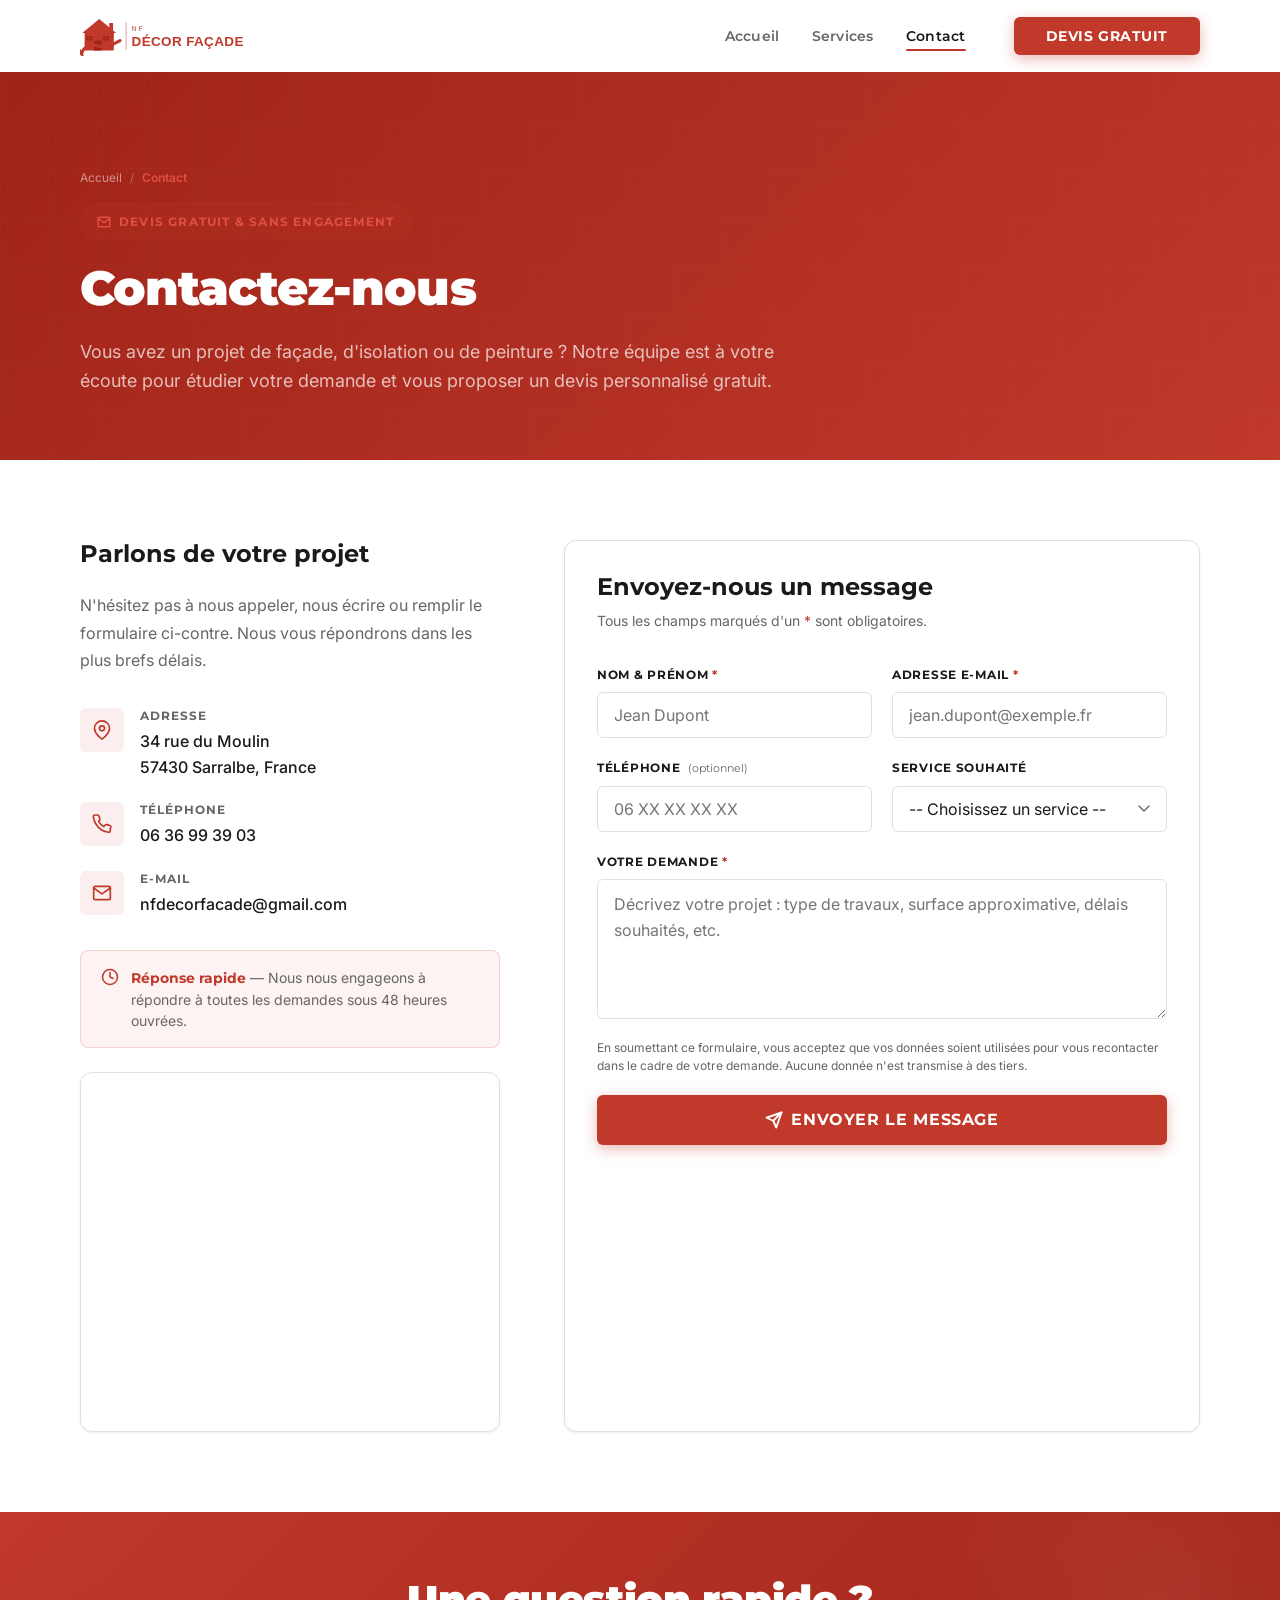
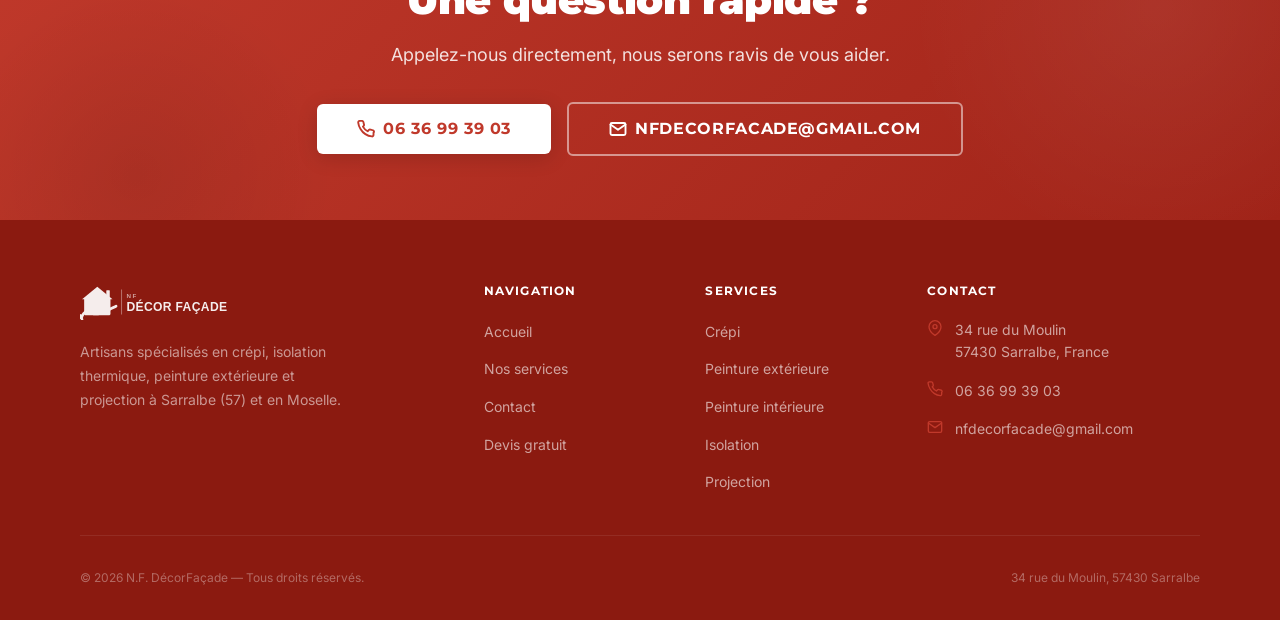
==== contact.html @ 02618e95 "build" ====
<!DOCTYPE html>
<html lang="fr">
<head>
  <meta charset="UTF-8" />
  <meta name="viewport" content="width=device-width, initial-scale=1.0" />

  <!-- ═══ SEO — Title & Meta ═══ -->
  <title>Contactez-nous — Devis Gratuit Crépi &amp; Façade | NF DécorFaçade Sarralbe</title>
  <meta name="description" content="Contactez NF DécorFaçade à Sarralbe (57) pour un devis gratuit. Crépi, isolation thermique, peinture façade en Moselle. Réponse rapide garantie." />
  <meta name="keywords" content="contact NF DécorFaçade, devis crépi Sarralbe, devis isolation Moselle, artisan façade 57, peinture extérieure contact" />
  <meta name="author" content="NF DécorFaçade" />
  <meta name="robots" content="index, follow" />
  <link rel="canonical" href="https://www.nfdecorfacade.fr/contact.html" />

  <!-- ═══ Open Graph ═══ -->
  <meta property="og:type"        content="website" />
  <meta property="og:url"         content="https://www.nfdecorfacade.fr/contact.html" />
  <meta property="og:title"       content="Contactez-nous — Devis Gratuit | NF DécorFaçade Sarralbe" />
  <meta property="og:description" content="Contactez NF DécorFaçade pour votre projet de crépi, isolation ou peinture à Sarralbe (57). Devis gratuit et sans engagement." />
  <meta property="og:locale"      content="fr_FR" />
  <meta property="og:site_name"   content="NF DécorFaçade" />

  <!-- ═══ Twitter Card ═══ -->
  <meta name="twitter:card"        content="summary_large_image" />
  <meta name="twitter:title"       content="Contact &amp; Devis Gratuit | NF DécorFaçade" />
  <meta name="twitter:description" content="Demandez votre devis gratuit pour crépi, isolation ou peinture à Sarralbe (57)." />

  <!-- ═══ Sitemap reference ═══ -->
  <link rel="sitemap" type="application/xml" href="/sitemap.xml" />

  <!-- ═══ Fonts ═══ -->
  <link rel="preconnect" href="https://fonts.googleapis.com" />
  <link rel="preconnect" href="https://fonts.gstatic.com" crossorigin />
  <link href="https://fonts.googleapis.com/css2?family=Montserrat:wght@400;600;700;800;900&family=Inter:wght@400;500;600&display=swap" rel="stylesheet" />

  <!-- ═══ Stylesheet ═══ -->
  <link rel="stylesheet" href="css/style.css" />

  <!-- ═══ Schema.org — ContactPage ═══ -->
  <script type="application/ld+json">
  {
    "@context": "https://schema.org",
    "@type": "ContactPage",
    "name": "Contact NF DécorFaçade",
    "url": "https://www.nfdecorfacade.fr/contact.html",
    "description": "Page de contact de N.F. DécorFaçade — demande de devis gratuit pour crépi, isolation et peinture à Sarralbe (57).",
    "mainEntity": {
      "@type": "LocalBusiness",
      "name": "N.F. DécorFaçade",
      "telephone": "+33636993903",
      "email": "nfdecorfacade@gmail.com",
      "address": {
        "@type": "PostalAddress",
        "streetAddress": "34 rue du Moulin",
        "addressLocality": "Sarralbe",
        "postalCode": "57430",
        "addressCountry": "FR"
      }
    }
  }
  </script>
</head>

<body>
  <!-- Skip to main content (accessibility) -->
  <a class="skip-link" href="#main-content">Aller au contenu principal</a>

  <!-- ═══════════════════════════════════════════
       HEADER / NAVIGATION
  ═══════════════════════════════════════════ -->
  <header class="site-header" role="banner">
    <div class="container">
      <nav class="nav" role="navigation" aria-label="Navigation principale">

        <!-- Logo -->
        <a href="index.html" class="nav__logo" aria-label="NF DécorFaçade — Accueil">
          <img src="img/logo/logo-nav.svg" alt="NF Décor Façade" class="nav__logo-img" width="200" height="40" />
        </a>

        <!-- Desktop Links -->
        <ul class="nav__links" role="list">
          <li><a href="index.html"    class="nav__link">Accueil</a></li>
          <li><a href="services.html" class="nav__link">Services</a></li>
          <li><a href="contact.html"  class="nav__link" aria-current="page">Contact</a></li>
          <li>
            <a href="contact.html" class="btn btn--primary nav__cta" aria-label="Demander un devis gratuit">
              Devis gratuit
            </a>
          </li>
        </ul>

        <!-- Hamburger (mobile) -->
        <button
          class="nav__hamburger"
          aria-label="Ouvrir le menu de navigation"
          aria-expanded="false"
          aria-controls="mobile-menu"
        >
          <span class="nav__hamburger-line" aria-hidden="true"></span>
          <span class="nav__hamburger-line" aria-hidden="true"></span>
          <span class="nav__hamburger-line" aria-hidden="true"></span>
        </button>
      </nav>
    </div>

    <!-- Mobile Menu -->
    <nav
      id="mobile-menu"
      class="nav__mobile"
      role="navigation"
      aria-label="Navigation mobile"
      aria-hidden="true"
    >
      <a href="index.html"    class="nav__mobile-link">Accueil</a>
      <a href="services.html" class="nav__mobile-link">Services</a>
      <a href="contact.html"  class="nav__mobile-link" aria-current="page">Contact</a>
      <a href="contact.html"  class="btn btn--primary">Devis gratuit</a>
    </nav>
  </header>

  <!-- ═══════════════════════════════════════════
       MAIN CONTENT
  ═══════════════════════════════════════════ -->
  <main id="main-content">

    <!-- ───────────────────────────────────────
         PAGE HERO
    ─────────────────────────────────────────── -->
    <section class="page-hero" aria-labelledby="contact-hero-title">
      <div class="container">
        <div class="page-hero__content">

          <!-- Breadcrumb -->
          <nav class="breadcrumb" aria-label="Fil d'Ariane">
            <span class="breadcrumb__item">
              <a href="index.html">Accueil</a>
            </span>
            <span class="breadcrumb__sep" aria-hidden="true">/</span>
            <span class="breadcrumb__current" aria-current="page">Contact</span>
          </nav>

          <div class="page-hero__eyebrow" aria-hidden="true">
            <!-- Mail icon -->
            <svg xmlns="http://www.w3.org/2000/svg" width="14" height="14" viewBox="0 0 24 24" fill="none" stroke="currentColor" stroke-width="2.5" stroke-linecap="round" stroke-linejoin="round" aria-hidden="true"><path d="M4 4h16c1.1 0 2 .9 2 2v12c0 1.1-.9 2-2 2H4c-1.1 0-2-.9-2-2V6c0-1.1.9-2 2-2z"/><polyline points="22,6 12,13 2,6"/></svg>
            Devis gratuit &amp; sans engagement
          </div>

          <h1 class="page-hero__title" id="contact-hero-title">
            Contactez-nous
          </h1>

          <p class="page-hero__subtitle">
            Vous avez un projet de façade, d'isolation ou de peinture ?
            Notre équipe est à votre écoute pour étudier votre demande et
            vous proposer un devis personnalisé gratuit.
          </p>

        </div>
      </div>
    </section>

    <!-- ───────────────────────────────────────
         CONTACT SECTION (two-column layout)
    ─────────────────────────────────────────── -->
    <section class="contact-section" aria-labelledby="contact-section-title">
      <div class="container">

        <!-- Visually hidden section title for screen readers -->
        <h2 id="contact-section-title" style="position:absolute; width:1px; height:1px; overflow:hidden; clip:rect(0,0,0,0);">
          Informations de contact et formulaire
        </h2>

        <div class="contact-grid">

          <!-- ─── Left column: Info + Map ─── -->
          <div class="fade-in--left">

            <div class="contact-info">
              <h2 class="contact-info__title">Parlons de votre projet</h2>
              <p class="contact-info__text">
                N'hésitez pas à nous appeler, nous écrire ou remplir le
                formulaire ci-contre. Nous vous répondrons dans les plus
                brefs délais.
              </p>

              <address class="contact-details" style="font-style:normal;">

                <!-- Address -->
                <div class="contact-detail">
                  <div class="contact-detail__icon" aria-hidden="true">
                    <svg xmlns="http://www.w3.org/2000/svg" width="20" height="20" viewBox="0 0 24 24" fill="none" stroke="currentColor" stroke-width="2" stroke-linecap="round" stroke-linejoin="round"><path d="M21 10c0 7-9 13-9 13s-9-6-9-13a9 9 0 0 1 18 0z"/><circle cx="12" cy="10" r="3"/></svg>
                  </div>
                  <div>
                    <div class="contact-detail__label">Adresse</div>
                    <div class="contact-detail__value">
                      34 rue du Moulin<br />
                      57430 Sarralbe, France
                    </div>
                  </div>
                </div>

                <!-- Phone -->
                <div class="contact-detail">
                  <div class="contact-detail__icon" aria-hidden="true">
                    <svg xmlns="http://www.w3.org/2000/svg" width="20" height="20" viewBox="0 0 24 24" fill="none" stroke="currentColor" stroke-width="2" stroke-linecap="round" stroke-linejoin="round"><path d="M22 16.92v3a2 2 0 0 1-2.18 2 19.79 19.79 0 0 1-8.63-3.07A19.5 19.5 0 0 1 4.69 12 19.79 19.79 0 0 1 1.61 3.39 2 2 0 0 1 3.6 1.21h3a2 2 0 0 1 2 1.72 12.84 12.84 0 0 0 .7 2.81 2 2 0 0 1-.45 2.11L7.91 8.77a16 16 0 0 0 6.29 6.29l1.65-1.84a2 2 0 0 1 2.11-.45 12.84 12.84 0 0 0 2.81.7A2 2 0 0 1 22 16.92z"/></svg>
                  </div>
                  <div>
                    <div class="contact-detail__label">Téléphone</div>
                    <div class="contact-detail__value">
                      <a href="tel:+33636993903">06 36 99 39 03</a>
                    </div>
                  </div>
                </div>

                <!-- Email -->
                <div class="contact-detail">
                  <div class="contact-detail__icon" aria-hidden="true">
                    <svg xmlns="http://www.w3.org/2000/svg" width="20" height="20" viewBox="0 0 24 24" fill="none" stroke="currentColor" stroke-width="2" stroke-linecap="round" stroke-linejoin="round"><path d="M4 4h16c1.1 0 2 .9 2 2v12c0 1.1-.9 2-2 2H4c-1.1 0-2-.9-2-2V6c0-1.1.9-2 2-2z"/><polyline points="22,6 12,13 2,6"/></svg>
                  </div>
                  <div>
                    <div class="contact-detail__label">E-mail</div>
                    <div class="contact-detail__value">
                      <a href="mailto:nfdecorfacade@gmail.com">nfdecorfacade@gmail.com</a>
                    </div>
                  </div>
                </div>

              </address>

              <!-- Inline note about response time -->
              <div style="
                display: flex;
                align-items: flex-start;
                gap: 0.75rem;
                background-color: rgba(192,57,43,0.06);
                border: 1px solid rgba(192,57,43,0.18);
                border-radius: 8px;
                padding: 1rem 1.25rem;
                margin-bottom: 1.5rem;
              ">
                <svg xmlns="http://www.w3.org/2000/svg" width="18" height="18" viewBox="0 0 24 24" fill="none" stroke="#C0392B" stroke-width="2" stroke-linecap="round" stroke-linejoin="round" aria-hidden="true" style="flex-shrink:0; margin-top:1px;"><circle cx="12" cy="12" r="10"/><polyline points="12 6 12 12 16 14"/></svg>
                <p style="font-size: 0.875rem; color: var(--color-text-muted); margin: 0; line-height: 1.5;">
                  <strong style="color: var(--color-accent); font-family: var(--font-heading);">Réponse rapide</strong>
                  — Nous nous engageons à répondre à toutes les demandes sous
                  48 heures ouvrées.
                </p>
              </div>

            </div>

            <!-- Google Maps Embed -->
            <div class="contact-map">
              <iframe
                src="https://www.google.com/maps/embed?pb=!1m18!1m12!1m3!1d2607.4578890123456!2d7.0134999!3d49.0042!2m3!1f0!2f0!3f0!3m2!1i1024!2i768!4f13.1!3m3!1m2!1s0x4793b6b5b5b5b5b5%3A0x5b5b5b5b5b5b5b5b!2s34+Rue+du+Moulin%2C+57430+Sarralbe%2C+France!5e0!3m2!1sfr!2sfr!4v1693000000000!5m2!1sfr!2sfr"
                title="Localisation NF DécorFaçade — 34 rue du Moulin, 57430 Sarralbe"
                allowfullscreen=""
                loading="lazy"
                referrerpolicy="no-referrer-when-downgrade"
              ></iframe>
            </div>

          </div>

          <!-- ─── Right column: Contact Form ─── -->
          <div class="contact-form-wrapper fade-in--right">

            <h2 class="contact-form__title">Envoyez-nous un message</h2>
            <p class="contact-form__subtitle">
              Tous les champs marqués d'un <span style="color:var(--color-accent);">*</span> sont obligatoires.
            </p>

            <!-- ───── SUCCESS MESSAGE (hidden by default) ───── -->
            <div class="form-success js-form-success" role="alert" aria-live="polite">
              <div class="form-success__icon" aria-hidden="true">
                <svg xmlns="http://www.w3.org/2000/svg" width="32" height="32" viewBox="0 0 24 24" fill="none" stroke="currentColor" stroke-width="2" stroke-linecap="round" stroke-linejoin="round"><path d="M22 11.08V12a10 10 0 1 1-5.93-9.14"/><polyline points="22 4 12 14.01 9 11.01"/></svg>
              </div>
              <h3 class="form-success__title">Message envoyé !</h3>
              <p class="form-success__text">
                Merci ! Nous vous répondrons dans les plus brefs délais.
              </p>
              <a href="index.html" class="btn btn--primary" style="margin-top:1rem;">
                Retour à l'accueil
              </a>
            </div>

            <!-- ───── FORM ───── -->
            <div class="js-form-content">
              <form
                class="form js-contact-form"
                novalidate
                aria-label="Formulaire de contact NF DécorFaçade"
              >

                <!-- Row: Nom + Email -->
                <div class="form-row">

                  <!-- Nom Prénom -->
                  <div class="form-group">
                    <label class="form-label form-label--required" for="field-name">
                      Nom &amp; Prénom
                    </label>
                    <input
                      type="text"
                      id="field-name"
                      name="name"
                      class="form-control"
                      placeholder="Jean Dupont"
                      autocomplete="name"
                      required
                      aria-required="true"
                      aria-describedby="error-name"
                      data-validate="name"
                    />
                    <span id="error-name" class="form-error" role="alert" aria-live="polite">
                      <!-- filled by JS -->
                    </span>
                  </div>

                  <!-- Email -->
                  <div class="form-group">
                    <label class="form-label form-label--required" for="field-email">
                      Adresse e-mail
                    </label>
                    <input
                      type="email"
                      id="field-email"
                      name="email"
                      class="form-control"
                      placeholder="jean.dupont@exemple.fr"
                      autocomplete="email"
                      required
                      aria-required="true"
                      aria-describedby="error-email"
                      data-validate="email"
                    />
                    <span id="error-email" class="form-error" role="alert" aria-live="polite">
                      <!-- filled by JS -->
                    </span>
                  </div>

                </div>

                <!-- Row: Téléphone + Service -->
                <div class="form-row">

                  <!-- Téléphone (optional) -->
                  <div class="form-group">
                    <label class="form-label" for="field-phone">
                      Téléphone
                      <span style="font-size:0.7rem;color:var(--color-text-muted);font-weight:400;letter-spacing:0;text-transform:none;margin-left:0.25rem;">(optionnel)</span>
                    </label>
                    <input
                      type="tel"
                      id="field-phone"
                      name="phone"
                      class="form-control"
                      placeholder="06 XX XX XX XX"
                      autocomplete="tel"
                      aria-describedby="error-phone"
                      data-validate="phone"
                    />
                    <span id="error-phone" class="form-error" role="alert" aria-live="polite">
                      <!-- filled by JS -->
                    </span>
                  </div>

                  <!-- Service souhaité -->
                  <div class="form-group">
                    <label class="form-label" for="field-service">
                      Service souhaité
                    </label>
                    <select
                      id="field-service"
                      name="service"
                      class="form-control"
                      data-validate="service"
                    >
                      <option value="">-- Choisissez un service --</option>
                      <option value="crepi">Crépi</option>
                      <option value="peinture-ext">Peinture extérieure</option>
                      <option value="peinture-int">Peinture intérieure</option>
                      <option value="isolation">Isolation</option>
                      <option value="projection">Projection</option>
                      <option value="autre">Autre</option>
                    </select>
                  </div>

                </div>

                <!-- Message -->
                <div class="form-group">
                  <label class="form-label form-label--required" for="field-message">
                    Votre demande
                  </label>
                  <textarea
                    id="field-message"
                    name="message"
                    class="form-control"
                    placeholder="Décrivez votre projet : type de travaux, surface approximative, délais souhaités, etc."
                    required
                    aria-required="true"
                    aria-describedby="error-message"
                    data-validate="message"
                  ></textarea>
                  <span id="error-message" class="form-error" role="alert" aria-live="polite">
                    <!-- filled by JS -->
                  </span>
                </div>

                <!-- Privacy notice -->
                <p style="font-size: 0.75rem; color: var(--color-text-muted); line-height: 1.5;">
                  En soumettant ce formulaire, vous acceptez que vos données
                  soient utilisées pour vous recontacter dans le cadre de
                  votre demande. Aucune donnée n'est transmise à des tiers.
                </p>

                <!-- Submit -->
                <button
                  type="submit"
                  class="btn btn--primary btn--block btn--lg"
                  aria-label="Envoyer le message de contact"
                >
                  <!-- Send icon -->
                  <svg xmlns="http://www.w3.org/2000/svg" width="18" height="18" viewBox="0 0 24 24" fill="none" stroke="currentColor" stroke-width="2.5" stroke-linecap="round" stroke-linejoin="round" aria-hidden="true"><line x1="22" y1="2" x2="11" y2="13"/><polygon points="22 2 15 22 11 13 2 9 22 2"/></svg>
                  Envoyer le message
                </button>

              </form>
            </div>

          </div>

        </div>
      </div>
    </section>

    <!-- ───────────────────────────────────────
         CTA BANNER (quick contact strip)
    ─────────────────────────────────────────── -->
    <section class="cta-banner" aria-labelledby="contact-cta-heading">
      <div class="container">
        <div class="cta-banner__content fade-in">
          <h2 class="cta-banner__title" id="contact-cta-heading">
            Une question rapide ?
          </h2>
          <p class="cta-banner__text">
            Appelez-nous directement, nous serons ravis de vous aider.
          </p>
          <div class="cta-banner__actions">
            <a href="tel:+33636993903" class="btn btn--white btn--lg">
              <svg xmlns="http://www.w3.org/2000/svg" width="18" height="18" viewBox="0 0 24 24" fill="none" stroke="currentColor" stroke-width="2.5" stroke-linecap="round" stroke-linejoin="round" aria-hidden="true"><path d="M22 16.92v3a2 2 0 0 1-2.18 2 19.79 19.79 0 0 1-8.63-3.07A19.5 19.5 0 0 1 4.69 12 19.79 19.79 0 0 1 1.61 3.39 2 2 0 0 1 3.6 1.21h3a2 2 0 0 1 2 1.72 12.84 12.84 0 0 0 .7 2.81 2 2 0 0 1-.45 2.11L7.91 8.77a16 16 0 0 0 6.29 6.29l1.65-1.84a2 2 0 0 1 2.11-.45 12.84 12.84 0 0 0 2.81.7A2 2 0 0 1 22 16.92z"/></svg>
              06 36 99 39 03
            </a>
            <a href="mailto:nfdecorfacade@gmail.com" class="btn btn--ghost-white btn--lg">
              <svg xmlns="http://www.w3.org/2000/svg" width="18" height="18" viewBox="0 0 24 24" fill="none" stroke="currentColor" stroke-width="2.5" stroke-linecap="round" stroke-linejoin="round" aria-hidden="true"><path d="M4 4h16c1.1 0 2 .9 2 2v12c0 1.1-.9 2-2 2H4c-1.1 0-2-.9-2-2V6c0-1.1.9-2 2-2z"/><polyline points="22,6 12,13 2,6"/></svg>
              nfdecorfacade@gmail.com
            </a>
          </div>
        </div>
      </div>
    </section>

  </main>

  <!-- ═══════════════════════════════════════════
       FOOTER
  ═══════════════════════════════════════════ -->
  <footer class="site-footer" role="contentinfo">
    <div class="container">

      <div class="footer-grid">

        <!-- Brand column -->
        <div class="footer-brand">
          <a href="index.html" class="footer-brand__logo" aria-label="NF DécorFaçade — Accueil">
            <img src="img/logo/logo-nav.svg" alt="NF Décor Façade" class="footer-brand__logo-img" width="180" height="36" />
          </a>
          <p class="footer-brand__desc">
            Artisans spécialisés en crépi, isolation thermique, peinture
            extérieure et projection à Sarralbe (57) et en Moselle.
          </p>
        </div>

        <!-- Navigation column -->
        <nav aria-label="Navigation du pied de page">
          <h3 class="footer-col__heading">Navigation</h3>
          <ul class="footer-nav" role="list">
            <li><a href="index.html"    class="footer-nav__link">Accueil</a></li>
            <li><a href="services.html" class="footer-nav__link">Nos services</a></li>
            <li><a href="contact.html"  class="footer-nav__link">Contact</a></li>
            <li><a href="contact.html"  class="footer-nav__link">Devis gratuit</a></li>
          </ul>
        </nav>

        <!-- Services column -->
        <nav aria-label="Nos services">
          <h3 class="footer-col__heading">Services</h3>
          <ul class="footer-nav" role="list">
            <li><a href="services.html#crepi"      class="footer-nav__link">Crépi</a></li>
            <li><a href="services.html#peinture"   class="footer-nav__link">Peinture extérieure</a></li>
            <li><a href="services.html#peinture"   class="footer-nav__link">Peinture intérieure</a></li>
            <li><a href="services.html#isolation"  class="footer-nav__link">Isolation</a></li>
            <li><a href="services.html#projection" class="footer-nav__link">Projection</a></li>
          </ul>
        </nav>

        <!-- Contact column -->
        <div>
          <h3 class="footer-col__heading">Contact</h3>
          <address class="footer-contact" style="font-style:normal;">
            <div class="footer-contact__item">
              <svg class="footer-contact__icon" xmlns="http://www.w3.org/2000/svg" width="16" height="16" viewBox="0 0 24 24" fill="none" stroke="currentColor" stroke-width="2" stroke-linecap="round" stroke-linejoin="round" aria-hidden="true"><path d="M21 10c0 7-9 13-9 13s-9-6-9-13a9 9 0 0 1 18 0z"/><circle cx="12" cy="10" r="3"/></svg>
              <span>34 rue du Moulin<br />57430 Sarralbe, France</span>
            </div>
            <div class="footer-contact__item">
              <svg class="footer-contact__icon" xmlns="http://www.w3.org/2000/svg" width="16" height="16" viewBox="0 0 24 24" fill="none" stroke="currentColor" stroke-width="2" stroke-linecap="round" stroke-linejoin="round" aria-hidden="true"><path d="M22 16.92v3a2 2 0 0 1-2.18 2 19.79 19.79 0 0 1-8.63-3.07A19.5 19.5 0 0 1 4.69 12 19.79 19.79 0 0 1 1.61 3.39 2 2 0 0 1 3.6 1.21h3a2 2 0 0 1 2 1.72 12.84 12.84 0 0 0 .7 2.81 2 2 0 0 1-.45 2.11L7.91 8.77a16 16 0 0 0 6.29 6.29l1.65-1.84a2 2 0 0 1 2.11-.45 12.84 12.84 0 0 0 2.81.7A2 2 0 0 1 22 16.92z"/></svg>
              <a href="tel:+33636993903">06 36 99 39 03</a>
            </div>
            <div class="footer-contact__item">
              <svg class="footer-contact__icon" xmlns="http://www.w3.org/2000/svg" width="16" height="16" viewBox="0 0 24 24" fill="none" stroke="currentColor" stroke-width="2" stroke-linecap="round" stroke-linejoin="round" aria-hidden="true"><path d="M4 4h16c1.1 0 2 .9 2 2v12c0 1.1-.9 2-2 2H4c-1.1 0-2-.9-2-2V6c0-1.1.9-2 2-2z"/><polyline points="22,6 12,13 2,6"/></svg>
              <a href="mailto:nfdecorfacade@gmail.com">nfdecorfacade@gmail.com</a>
            </div>
          </address>
        </div>

      </div>

      <!-- Footer bottom bar -->
      <div class="footer-bottom">
        <p class="footer-bottom__copy">
          &copy; <span id="footer-year"></span> N.F. DécorFaçade — Tous droits réservés.
        </p>
        <p class="footer-bottom__copy">
          34 rue du Moulin, 57430 Sarralbe
        </p>
      </div>

    </div>
  </footer>

  <!-- ═══ JS ═══ -->
  <script src="js/main.js" defer></script>
  <script>
    document.getElementById('footer-year').textContent = new Date().getFullYear();
  </script>

</body>
</html>
---- css/style.css ----
/* ============================================================
   N.F. DécorFaçade — Main Stylesheet
   Author: NF DécorFaçade
   Description: Complete styles for all pages
   ============================================================ */

/* ------------------------------------------------------------
   1. CSS Custom Properties (Design Tokens)
   ------------------------------------------------------------ */
:root {
  /* Colors */
  --color-bg:           #FFFFFF;
  --color-bg-alt:       #F5F5F5;
  --color-bg-dark:      #8B1A10;
  --color-text:         #1A1A1A;
  --color-text-muted:   #666666;
  --color-text-light:   #FFFFFF;
  --color-accent:       #C0392B;
  --color-accent-dark:  #A02318;
  --color-accent-light: #E05040;
  --color-border:       #E0E0E0;
  --color-white:        #FFFFFF;
  --color-placeholder:  #1a1a1a;
  --color-success:      #2E7D32;
  --color-error:        #C62828;

  /* Typography */
  --font-heading:  'Montserrat', sans-serif;
  --font-body:     'Inter', sans-serif;
  --font-size-xs:  0.75rem;   /* 12px */
  --font-size-sm:  0.875rem;  /* 14px */
  --font-size-base:1rem;      /* 16px */
  --font-size-md:  1.125rem;  /* 18px */
  --font-size-lg:  1.25rem;   /* 20px */
  --font-size-xl:  1.5rem;    /* 24px */
  --font-size-2xl: 2rem;      /* 32px */
  --font-size-3xl: 2.5rem;    /* 40px */
  --font-size-4xl: 3rem;      /* 48px */
  --font-size-5xl: 3.75rem;   /* 60px */

  /* Spacing */
  --space-1:  0.25rem;
  --space-2:  0.5rem;
  --space-3:  0.75rem;
  --space-4:  1rem;
  --space-5:  1.25rem;
  --space-6:  1.5rem;
  --space-8:  2rem;
  --space-10: 2.5rem;
  --space-12: 3rem;
  --space-16: 4rem;
  --space-20: 5rem;
  --space-24: 6rem;

  /* Layout */
  --max-width:      1200px;
  --container-pad:  var(--space-6);
  --border-radius:  6px;
  --border-radius-lg: 12px;
  --border-radius-xl: 20px;

  /* Shadows */
  --shadow-sm:  0 1px 3px rgba(26, 26, 46, 0.08);
  --shadow-md:  0 4px 16px rgba(26, 26, 46, 0.12);
  --shadow-lg:  0 8px 32px rgba(26, 26, 46, 0.16);
  --shadow-xl:  0 16px 48px rgba(26, 26, 46, 0.20);

  /* Transitions */
  --transition-fast:   150ms ease;
  --transition-base:   250ms ease;
  --transition-slow:   400ms ease;

  /* Header */
  --header-height: 72px;
}

/* ------------------------------------------------------------
   2. Reset & Base
   ------------------------------------------------------------ */
*,
*::before,
*::after {
  box-sizing: border-box;
  margin: 0;
  padding: 0;
}

html {
  scroll-behavior: smooth;
  font-size: 16px;
  -webkit-text-size-adjust: 100%;
}

body {
  font-family: var(--font-body);
  font-size: var(--font-size-base);
  line-height: 1.6;
  color: var(--color-text);
  background-color: var(--color-bg);
  -webkit-font-smoothing: antialiased;
  -moz-osx-font-smoothing: grayscale;
  overflow-x: hidden;
}

img {
  display: block;
  max-width: 100%;
  height: auto;
}

a {
  color: inherit;
  text-decoration: none;
}

ul,
ol {
  list-style: none;
}

button {
  cursor: pointer;
  border: none;
  background: none;
  font-family: inherit;
}

input,
textarea,
select {
  font-family: inherit;
  font-size: inherit;
}

/* ------------------------------------------------------------
   3. Typography Helpers
   ------------------------------------------------------------ */
h1, h2, h3, h4, h5, h6 {
  font-family: var(--font-heading);
  font-weight: 700;
  line-height: 1.2;
  color: var(--color-text);
}

h1 { font-size: var(--font-size-3xl); }
h2 { font-size: var(--font-size-2xl); }
h3 { font-size: var(--font-size-xl); }
h4 { font-size: var(--font-size-lg); }

p {
  color: var(--color-text-muted);
  line-height: 1.7;
}

/* ------------------------------------------------------------
   4. Layout Utilities
   ------------------------------------------------------------ */
.container {
  width: 100%;
  max-width: var(--max-width);
  margin-left: auto;
  margin-right: auto;
  padding-left: var(--container-pad);
  padding-right: var(--container-pad);
}

.section {
  padding-top: var(--space-16);
  padding-bottom: var(--space-16);
}

.section--alt {
  background-color: var(--color-bg-alt);
}

.section--dark {
  background-color: var(--color-bg-dark);
  color: var(--color-text-light);
}

.section__header {
  text-align: center;
  max-width: 680px;
  margin-left: auto;
  margin-right: auto;
  margin-bottom: var(--space-12);
}

.section__eyebrow {
  display: inline-block;
  font-family: var(--font-heading);
  font-size: var(--font-size-xs);
  font-weight: 700;
  letter-spacing: 0.12em;
  text-transform: uppercase;
  color: var(--color-accent);
  margin-bottom: var(--space-3);
}

.section__title {
  margin-bottom: var(--space-4);
}

.section__subtitle {
  font-size: var(--font-size-md);
  color: var(--color-text-muted);
  max-width: 560px;
  margin-left: auto;
  margin-right: auto;
}

/* ------------------------------------------------------------
   5. Buttons
   ------------------------------------------------------------ */
.btn {
  display: inline-flex;
  align-items: center;
  gap: var(--space-2);
  padding: var(--space-3) var(--space-8);
  font-family: var(--font-heading);
  font-size: var(--font-size-sm);
  font-weight: 700;
  letter-spacing: 0.04em;
  text-transform: uppercase;
  border-radius: var(--border-radius);
  transition: background-color var(--transition-base),
              color var(--transition-base),
              transform var(--transition-fast),
              box-shadow var(--transition-base);
  text-decoration: none;
  white-space: nowrap;
  line-height: 1;
}

.btn:hover {
  transform: translateY(-1px);
}

.btn:active {
  transform: translateY(0);
}

.btn--primary {
  background-color: var(--color-accent);
  color: var(--color-white);
  box-shadow: 0 4px 14px rgba(192, 57, 43, 0.35);
}

.btn--primary:hover {
  background-color: var(--color-accent-dark);
  box-shadow: 0 6px 20px rgba(192, 57, 43, 0.45);
}

.btn--outline {
  background-color: transparent;
  color: var(--color-white);
  border: 2px solid rgba(255, 255, 255, 0.7);
}

.btn--outline:hover {
  background-color: rgba(255, 255, 255, 0.12);
  border-color: var(--color-white);
}

.btn--outline-dark {
  background-color: transparent;
  color: var(--color-text);
  border: 2px solid var(--color-text);
}

.btn--outline-dark:hover {
  background-color: var(--color-text);
  color: var(--color-white);
}

.btn--lg {
  padding: var(--space-4) var(--space-10);
  font-size: var(--font-size-base);
}

.btn--block {
  width: 100%;
  justify-content: center;
}

/* ------------------------------------------------------------
   6. Header & Navigation
   ------------------------------------------------------------ */
.site-header {
  position: sticky;
  top: 0;
  left: 0;
  right: 0;
  z-index: 1000;
  height: var(--header-height);
  background-color: var(--color-bg);
  border-bottom: 1px solid transparent;
  transition: border-color var(--transition-base),
              box-shadow var(--transition-base),
              background-color var(--transition-base);
}

.site-header.is-scrolled {
  border-bottom-color: var(--color-border);
  box-shadow: var(--shadow-md);
  background-color: rgba(248, 245, 240, 0.97);
  backdrop-filter: blur(8px);
  -webkit-backdrop-filter: blur(8px);
}

.nav {
  display: flex;
  align-items: center;
  justify-content: space-between;
  height: var(--header-height);
}

/* Logo */
.nav__logo {
  display: flex;
  align-items: center;
  text-decoration: none;
  flex-shrink: 0;
}

.nav__logo-img {
  height: 40px;
  width: auto;
  display: block;
  transition: opacity var(--transition-base);
}

.nav__logo:hover .nav__logo-img {
  opacity: 0.85;
}

/* Nav links */
.nav__links {
  display: flex;
  align-items: center;
  gap: var(--space-8);
}

.nav__link {
  font-family: var(--font-heading);
  font-size: var(--font-size-sm);
  font-weight: 600;
  color: var(--color-text-muted);
  text-decoration: none;
  letter-spacing: 0.02em;
  position: relative;
  padding-bottom: var(--space-1);
  transition: color var(--transition-base);
}

.nav__link::after {
  content: '';
  position: absolute;
  bottom: -2px;
  left: 0;
  width: 0;
  height: 2px;
  background-color: var(--color-accent);
  border-radius: 2px;
  transition: width var(--transition-base);
}

.nav__link:hover,
.nav__link.is-active {
  color: var(--color-text);
}

.nav__link:hover::after,
.nav__link.is-active::after {
  width: 100%;
}

.nav__cta {
  margin-left: var(--space-4);
}

/* Hamburger */
.nav__hamburger {
  display: none;
  flex-direction: column;
  justify-content: center;
  align-items: center;
  width: 40px;
  height: 40px;
  gap: 5px;
  cursor: pointer;
  background: none;
  border: none;
  padding: var(--space-2);
  border-radius: var(--border-radius);
  transition: background-color var(--transition-base);
}

.nav__hamburger:hover {
  background-color: var(--color-bg-alt);
}

.nav__hamburger-line {
  display: block;
  width: 22px;
  height: 2px;
  background-color: var(--color-text);
  border-radius: 2px;
  transition: transform var(--transition-base),
              opacity var(--transition-base),
              width var(--transition-base);
  transform-origin: center;
}

.nav__hamburger.is-open .nav__hamburger-line:nth-child(1) {
  transform: translateY(7px) rotate(45deg);
}

.nav__hamburger.is-open .nav__hamburger-line:nth-child(2) {
  opacity: 0;
  width: 0;
}

.nav__hamburger.is-open .nav__hamburger-line:nth-child(3) {
  transform: translateY(-7px) rotate(-45deg);
}

/* Mobile menu */
.nav__mobile {
  display: none;
  position: fixed;
  top: var(--header-height);
  left: 0;
  right: 0;
  background-color: var(--color-bg);
  border-bottom: 1px solid var(--color-border);
  box-shadow: var(--shadow-lg);
  padding: var(--space-6) var(--container-pad);
  z-index: 999;
  transform: translateY(-10px);
  opacity: 0;
  pointer-events: none;
  transition: transform var(--transition-base),
              opacity var(--transition-base);
}

.nav__mobile.is-open {
  display: flex;
  flex-direction: column;
  gap: var(--space-4);
  transform: translateY(0);
  opacity: 1;
  pointer-events: auto;
}

.nav__mobile-link {
  font-family: var(--font-heading);
  font-size: var(--font-size-md);
  font-weight: 600;
  color: var(--color-text);
  padding: var(--space-3) 0;
  border-bottom: 1px solid var(--color-border);
  transition: color var(--transition-base), padding-left var(--transition-base);
}

.nav__mobile-link:hover {
  color: var(--color-accent);
  padding-left: var(--space-2);
}

.nav__mobile-link:last-of-type {
  border-bottom: none;
}

.nav__mobile .btn {
  margin-top: var(--space-2);
  align-self: flex-start;
}

/* ------------------------------------------------------------
   7. Image Placeholders
   ------------------------------------------------------------ */
.img-placeholder {
  position: relative;
  background-color: var(--color-placeholder);
  display: flex;
  flex-direction: column;
  align-items: center;
  justify-content: center;
  gap: var(--space-3);
  overflow: hidden;
}

.img-placeholder::before {
  content: '';
  position: absolute;
  inset: 0;
  background: linear-gradient(
    135deg,
    rgba(255, 255, 255, 0.03) 0%,
    transparent 50%,
    rgba(255, 255, 255, 0.02) 100%
  );
}

.img-placeholder__icon {
  color: rgba(255, 255, 255, 0.35);
  width: 48px;
  height: 48px;
  flex-shrink: 0;
}

.img-placeholder__label {
  font-family: var(--font-heading);
  font-size: var(--font-size-xs);
  font-weight: 600;
  letter-spacing: 0.1em;
  text-transform: uppercase;
  color: rgba(255, 255, 255, 0.3);
}

/* Aspect ratios */
.img-placeholder--square {
  aspect-ratio: 1 / 1;
}

.img-placeholder--16-9 {
  aspect-ratio: 16 / 9;
}

.img-placeholder--4-3 {
  aspect-ratio: 4 / 3;
}

/* ------------------------------------------------------------
   8. Hero Section (Homepage)
   ------------------------------------------------------------ */
.hero {
  position: relative;
  background-color: #1A1A1A;
  overflow: hidden;
  padding-top: calc(var(--space-24) + var(--space-8));
  padding-bottom: var(--space-24);
  min-height: 88vh;
  display: flex;
  align-items: center;
}

.hero__bg {
  position: absolute;
  inset: 0;
  background-color: #1A1A1A;
  background-size: cover;
  background-position: center;
  background-repeat: no-repeat;
  z-index: 0;
}

.hero__bg::after {
  content: '';
  position: absolute;
  inset: 0;
  background: linear-gradient(135deg, rgba(20,20,20,0.72) 0%, rgba(192,57,43,0.35) 100%);
}

.hero__grid-overlay {
  position: absolute;
  inset: 0;
  background-image:
    linear-gradient(rgba(255,255,255,0.025) 1px, transparent 1px),
    linear-gradient(90deg, rgba(255,255,255,0.025) 1px, transparent 1px);
  background-size: 48px 48px;
  z-index: 0;
}

.hero__content {
  position: relative;
  z-index: 1;
  max-width: 700px;
}

.hero__eyebrow {
  display: inline-flex;
  align-items: center;
  gap: var(--space-2);
  background-color: rgba(192, 57, 43, 0.12);
  border: 1px solid rgba(192, 57, 43, 0.25);
  border-radius: 100px;
  padding: var(--space-2) var(--space-4);
  font-family: var(--font-heading);
  font-size: var(--font-size-xs);
  font-weight: 700;
  letter-spacing: 0.1em;
  text-transform: uppercase;
  color: var(--color-accent-light);
  margin-bottom: var(--space-6);
}

.hero__eyebrow-dot {
  width: 6px;
  height: 6px;
  background-color: var(--color-accent);
  border-radius: 50%;
  flex-shrink: 0;
  animation: pulse 2s ease-in-out infinite;
}

@keyframes pulse {
  0%, 100% { opacity: 1; transform: scale(1); }
  50% { opacity: 0.6; transform: scale(0.85); }
}

.hero__title {
  font-family: var(--font-heading);
  font-size: clamp(var(--font-size-2xl), 5vw, var(--font-size-5xl));
  font-weight: 900;
  line-height: 1.08;
  color: var(--color-white);
  margin-bottom: var(--space-6);
  letter-spacing: -0.02em;
}

.hero__title-accent {
  color: var(--color-accent-light);
  display: block;
}

.hero__subtitle {
  font-size: clamp(var(--font-size-base), 2vw, var(--font-size-md));
  color: rgba(255, 255, 255, 0.7);
  margin-bottom: var(--space-10);
  max-width: 520px;
  line-height: 1.6;
}

.hero__actions {
  display: flex;
  flex-wrap: wrap;
  gap: var(--space-4);
  align-items: center;
}

.hero__stats {
  position: relative;
  z-index: 1;
  display: flex;
  gap: var(--space-8);
  margin-top: var(--space-16);
  padding-top: var(--space-8);
  border-top: 1px solid rgba(255, 255, 255, 0.1);
}

.hero__stat {
  display: flex;
  flex-direction: column;
  gap: var(--space-1);
}

.hero__stat-value {
  font-family: var(--font-heading);
  font-size: var(--font-size-2xl);
  font-weight: 900;
  color: var(--color-white);
  line-height: 1;
}

.hero__stat-label {
  font-size: var(--font-size-xs);
  color: rgba(255, 255, 255, 0.5);
  letter-spacing: 0.05em;
}

/* ------------------------------------------------------------
   9. Services Preview (Homepage)
   ------------------------------------------------------------ */
.services-preview {
  padding-top: var(--space-20);
  padding-bottom: var(--space-20);
}

.services-grid {
  display: grid;
  grid-template-columns: 1fr;
  gap: var(--space-6);
}

.service-card {
  background-color: var(--color-white);
  border-radius: var(--border-radius-lg);
  overflow: hidden;
  border: 1px solid var(--color-border);
  box-shadow: var(--shadow-sm);
  transition: transform var(--transition-base),
              box-shadow var(--transition-base),
              border-color var(--transition-base);
  display: flex;
  flex-direction: column;
}

.service-card:hover {
  transform: translateY(-4px);
  box-shadow: var(--shadow-lg);
  border-color: transparent;
}

.service-card__media {
  width: 100%;
  aspect-ratio: 16 / 9;
  object-fit: cover;
  display: block;
}

.service-card__body {
  padding: var(--space-6);
  flex: 1;
  display: flex;
  flex-direction: column;
}

.service-card__icon {
  display: flex;
  align-items: center;
  justify-content: center;
  width: 44px;
  height: 44px;
  background-color: rgba(192, 57, 43, 0.08);
  border-radius: var(--border-radius);
  color: var(--color-accent);
  margin-bottom: var(--space-4);
  transition: background-color var(--transition-base);
  flex-shrink: 0;
}

.service-card:hover .service-card__icon {
  background-color: var(--color-accent);
  color: var(--color-white);
}

.service-card__title {
  font-size: var(--font-size-lg);
  margin-bottom: var(--space-3);
}

.service-card__desc {
  font-size: var(--font-size-sm);
  color: var(--color-text-muted);
  flex: 1;
  margin-bottom: var(--space-5);
}

.service-card__link {
  display: inline-flex;
  align-items: center;
  gap: var(--space-2);
  font-family: var(--font-heading);
  font-size: var(--font-size-sm);
  font-weight: 700;
  color: var(--color-accent);
  text-decoration: none;
  letter-spacing: 0.02em;
  transition: gap var(--transition-base), color var(--transition-base);
}

.service-card__link:hover {
  gap: var(--space-3);
  color: var(--color-accent-dark);
}

.service-card__link svg {
  transition: transform var(--transition-base);
}

.service-card__link:hover svg {
  transform: translateX(2px);
}

/* ------------------------------------------------------------
   10. Why Us Section
   ------------------------------------------------------------ */
.why-us {
  background-color: var(--color-bg-alt);
  padding-top: var(--space-20);
  padding-bottom: var(--space-20);
}

.features-grid {
  display: grid;
  grid-template-columns: 1fr;
  gap: var(--space-6);
  margin-top: var(--space-12);
}

.feature-card {
  background-color: var(--color-white);
  border-radius: var(--border-radius-lg);
  padding: var(--space-8);
  border: 1px solid var(--color-border);
  text-align: center;
  transition: transform var(--transition-base),
              box-shadow var(--transition-base);
}

.feature-card:hover {
  transform: translateY(-3px);
  box-shadow: var(--shadow-md);
}

.feature-card__icon {
  display: flex;
  align-items: center;
  justify-content: center;
  width: 64px;
  height: 64px;
  background: linear-gradient(135deg, rgba(192, 57, 43, 0.08), rgba(196, 92, 38, 0.06));
  border-radius: var(--border-radius-xl);
  color: var(--color-accent);
  margin: 0 auto var(--space-5);
  transition: background var(--transition-base), color var(--transition-base);
}

.feature-card:hover .feature-card__icon {
  background: linear-gradient(135deg, var(--color-accent), var(--color-accent-dark));
  color: var(--color-white);
}

.feature-card__title {
  font-size: var(--font-size-base);
  margin-bottom: var(--space-3);
}

.feature-card__text {
  font-size: var(--font-size-sm);
  color: var(--color-text-muted);
  line-height: 1.6;
}

/* ------------------------------------------------------------
   11. CTA Banner
   ------------------------------------------------------------ */
.cta-banner {
  background: linear-gradient(135deg, var(--color-accent) 0%, var(--color-accent-dark) 100%);
  padding-top: var(--space-16);
  padding-bottom: var(--space-16);
  position: relative;
  overflow: hidden;
}

.cta-banner::before {
  content: '';
  position: absolute;
  top: -50%;
  right: -10%;
  width: 500px;
  height: 500px;
  background: radial-gradient(circle, rgba(255,255,255,0.06) 0%, transparent 70%);
  pointer-events: none;
}

.cta-banner::after {
  content: '';
  position: absolute;
  bottom: -50%;
  left: -5%;
  width: 400px;
  height: 400px;
  background: radial-gradient(circle, rgba(0,0,0,0.08) 0%, transparent 70%);
  pointer-events: none;
}

.cta-banner__content {
  position: relative;
  z-index: 1;
  text-align: center;
}

.cta-banner__title {
  font-family: var(--font-heading);
  font-size: clamp(var(--font-size-xl), 3.5vw, var(--font-size-3xl));
  font-weight: 900;
  color: var(--color-white);
  margin-bottom: var(--space-4);
  letter-spacing: -0.01em;
}

.cta-banner__text {
  font-size: var(--font-size-md);
  color: rgba(255, 255, 255, 0.85);
  margin-bottom: var(--space-8);
  max-width: 500px;
  margin-left: auto;
  margin-right: auto;
}

.cta-banner__actions {
  display: flex;
  flex-wrap: wrap;
  gap: var(--space-4);
  justify-content: center;
  align-items: center;
}

.btn--white {
  background-color: var(--color-white);
  color: var(--color-accent);
  box-shadow: 0 4px 20px rgba(0, 0, 0, 0.15);
}

.btn--white:hover {
  background-color: var(--color-bg);
  box-shadow: 0 6px 24px rgba(0, 0, 0, 0.2);
}

.btn--ghost-white {
  background-color: transparent;
  color: var(--color-white);
  border: 2px solid rgba(255,255,255,0.5);
}

.btn--ghost-white:hover {
  border-color: var(--color-white);
  background-color: rgba(255,255,255,0.1);
}

/* ------------------------------------------------------------
   12. Page Hero (inner pages)
   ------------------------------------------------------------ */
.page-hero {
  background: linear-gradient(135deg, var(--color-accent-dark) 0%, var(--color-accent) 100%);
  padding-top: calc(var(--space-20) + var(--space-4));
  padding-bottom: var(--space-16);
  position: relative;
  overflow: hidden;
}

.page-hero::before {
  content: '';
  position: absolute;
  inset: 0;
  background-image:
    linear-gradient(rgba(255,255,255,0.02) 1px, transparent 1px),
    linear-gradient(90deg, rgba(255,255,255,0.02) 1px, transparent 1px);
  background-size: 48px 48px;
}

.page-hero__content {
  position: relative;
  z-index: 1;
  max-width: 720px;
}

.page-hero__eyebrow {
  display: inline-flex;
  align-items: center;
  gap: var(--space-2);
  background-color: rgba(192, 57, 43, 0.12);
  border: 1px solid rgba(192, 57, 43, 0.25);
  border-radius: 100px;
  padding: var(--space-2) var(--space-4);
  font-family: var(--font-heading);
  font-size: var(--font-size-xs);
  font-weight: 700;
  letter-spacing: 0.1em;
  text-transform: uppercase;
  color: var(--color-accent-light);
  margin-bottom: var(--space-5);
}

.page-hero__title {
  font-family: var(--font-heading);
  font-size: clamp(var(--font-size-2xl), 4.5vw, var(--font-size-4xl));
  font-weight: 900;
  color: var(--color-white);
  margin-bottom: var(--space-5);
  letter-spacing: -0.02em;
}

.page-hero__subtitle {
  font-size: var(--font-size-md);
  color: rgba(255, 255, 255, 0.7);
  line-height: 1.6;
}

/* ------------------------------------------------------------
   13. Services Page — Full Service Cards
   ------------------------------------------------------------ */
.services-full {
  padding-top: var(--space-20);
  padding-bottom: var(--space-20);
}

.service-full-grid {
  display: grid;
  grid-template-columns: 1fr;
  gap: var(--space-8);
}

.service-full-card {
  background-color: var(--color-white);
  border-radius: var(--border-radius-lg);
  overflow: hidden;
  border: 1px solid var(--color-border);
  box-shadow: var(--shadow-sm);
  transition: box-shadow var(--transition-base);
  display: grid;
  grid-template-columns: 1fr;
}

.service-full-card:hover {
  box-shadow: var(--shadow-lg);
}

.service-full-card__media {
  width: 100%;
  aspect-ratio: 16 / 9;
  object-fit: cover;
  display: block;
}

.service-full-card__body {
  padding: var(--space-8);
}

.service-full-card__icon-row {
  display: flex;
  align-items: center;
  gap: var(--space-4);
  margin-bottom: var(--space-5);
}

.service-full-card__icon {
  display: flex;
  align-items: center;
  justify-content: center;
  width: 52px;
  height: 52px;
  background: linear-gradient(135deg, rgba(192, 57, 43, 0.08), rgba(196, 92, 38, 0.06));
  border-radius: var(--border-radius);
  color: var(--color-accent);
  flex-shrink: 0;
}

.service-full-card__number {
  font-family: var(--font-heading);
  font-size: var(--font-size-xs);
  font-weight: 700;
  letter-spacing: 0.12em;
  text-transform: uppercase;
  color: var(--color-text-muted);
}

.service-full-card__title {
  font-size: var(--font-size-xl);
  margin-bottom: var(--space-4);
}

.service-full-card__desc {
  font-size: var(--font-size-base);
  color: var(--color-text-muted);
  line-height: 1.75;
}

/* ------------------------------------------------------------
   14. Services CTA Section
   ------------------------------------------------------------ */
.services-cta {
  background-color: var(--color-bg-alt);
  padding-top: var(--space-16);
  padding-bottom: var(--space-16);
  text-align: center;
}

.services-cta__title {
  font-size: clamp(var(--font-size-xl), 3vw, var(--font-size-2xl));
  margin-bottom: var(--space-5);
  max-width: 600px;
  margin-left: auto;
  margin-right: auto;
}

.services-cta__text {
  font-size: var(--font-size-md);
  color: var(--color-text-muted);
  max-width: 560px;
  margin: 0 auto var(--space-8);
  line-height: 1.7;
}

/* ------------------------------------------------------------
   15. Contact Page
   ------------------------------------------------------------ */
.contact-section {
  padding-top: var(--space-20);
  padding-bottom: var(--space-20);
}

.contact-grid {
  display: grid;
  grid-template-columns: 1fr;
  gap: var(--space-10);
}

/* Contact Info Column */
.contact-info__title {
  font-size: var(--font-size-xl);
  margin-bottom: var(--space-6);
}

.contact-info__text {
  font-size: var(--font-size-base);
  color: var(--color-text-muted);
  margin-bottom: var(--space-8);
  line-height: 1.7;
}

.contact-details {
  display: flex;
  flex-direction: column;
  gap: var(--space-5);
  margin-bottom: var(--space-8);
}

.contact-detail {
  display: flex;
  align-items: flex-start;
  gap: var(--space-4);
}

.contact-detail__icon {
  display: flex;
  align-items: center;
  justify-content: center;
  width: 44px;
  height: 44px;
  background-color: rgba(192, 57, 43, 0.08);
  border-radius: var(--border-radius);
  color: var(--color-accent);
  flex-shrink: 0;
  margin-top: 2px;
}

.contact-detail__label {
  font-family: var(--font-heading);
  font-size: var(--font-size-xs);
  font-weight: 700;
  letter-spacing: 0.08em;
  text-transform: uppercase;
  color: var(--color-text-muted);
  margin-bottom: var(--space-1);
}

.contact-detail__value {
  font-size: var(--font-size-base);
  color: var(--color-text);
  font-weight: 500;
}

.contact-detail__value a {
  color: var(--color-text);
  text-decoration: none;
  transition: color var(--transition-base);
}

.contact-detail__value a:hover {
  color: var(--color-accent);
}

/* Map */
.contact-map {
  width: 100%;
  height: 260px;
  border-radius: var(--border-radius-lg);
  overflow: hidden;
  border: 1px solid var(--color-border);
  box-shadow: var(--shadow-sm);
}

.contact-map iframe {
  width: 100%;
  height: 100%;
  border: none;
}

/* Contact Form */
.contact-form-wrapper {
  background-color: var(--color-white);
  border-radius: var(--border-radius-lg);
  border: 1px solid var(--color-border);
  padding: var(--space-8);
  box-shadow: var(--shadow-sm);
}

.contact-form__title {
  font-size: var(--font-size-xl);
  margin-bottom: var(--space-2);
}

.contact-form__subtitle {
  font-size: var(--font-size-sm);
  color: var(--color-text-muted);
  margin-bottom: var(--space-8);
}

.form {
  display: flex;
  flex-direction: column;
  gap: var(--space-5);
}

.form-row {
  display: grid;
  grid-template-columns: 1fr;
  gap: var(--space-5);
}

.form-group {
  display: flex;
  flex-direction: column;
  gap: var(--space-2);
}

.form-label {
  font-family: var(--font-heading);
  font-size: var(--font-size-xs);
  font-weight: 700;
  letter-spacing: 0.06em;
  text-transform: uppercase;
  color: var(--color-text);
}

.form-label--required::after {
  content: ' *';
  color: var(--color-accent);
}

.form-control {
  width: 100%;
  padding: var(--space-3) var(--space-4);
  font-size: var(--font-size-base);
  color: var(--color-text);
  background-color: var(--color-bg);
  border: 1.5px solid var(--color-border);
  border-radius: var(--border-radius);
  outline: none;
  transition: border-color var(--transition-base),
              box-shadow var(--transition-base),
              background-color var(--transition-base);
  -webkit-appearance: none;
  appearance: none;
}

.form-control:focus {
  border-color: var(--color-accent);
  background-color: var(--color-white);
  box-shadow: 0 0 0 3px rgba(192, 57, 43, 0.08);
}

.form-control.is-error {
  border-color: var(--color-error);
  box-shadow: 0 0 0 3px rgba(198, 40, 40, 0.10);
}

.form-control.is-valid {
  border-color: var(--color-success);
}

textarea.form-control {
  resize: vertical;
  min-height: 140px;
  line-height: 1.6;
}

select.form-control {
  background-image: url("data:image/svg+xml,%3Csvg xmlns='http://www.w3.org/2000/svg' width='12' height='8' viewBox='0 0 12 8'%3E%3Cpath d='M1 1l5 5 5-5' stroke='%236B6B7B' stroke-width='1.5' fill='none' stroke-linecap='round' stroke-linejoin='round'/%3E%3C/svg%3E");
  background-repeat: no-repeat;
  background-position: right var(--space-4) center;
  padding-right: var(--space-10);
  cursor: pointer;
}

.form-error {
  font-size: var(--font-size-xs);
  color: var(--color-error);
  font-weight: 500;
  display: none;
  align-items: center;
  gap: var(--space-1);
}

.form-error.is-visible {
  display: flex;
}

/* Form success message */
.form-success {
  display: none;
  text-align: center;
  padding: var(--space-10) var(--space-6);
}

.form-success.is-visible {
  display: flex;
  flex-direction: column;
  align-items: center;
  gap: var(--space-4);
}

.form-success__icon {
  width: 64px;
  height: 64px;
  background: linear-gradient(135deg, rgba(46, 125, 50, 0.12), rgba(46, 125, 50, 0.06));
  border-radius: 50%;
  display: flex;
  align-items: center;
  justify-content: center;
  color: var(--color-success);
}

.form-success__title {
  font-size: var(--font-size-lg);
  color: var(--color-text);
}

.form-success__text {
  font-size: var(--font-size-sm);
  color: var(--color-text-muted);
  max-width: 360px;
}

/* ------------------------------------------------------------
   16. Footer
   ------------------------------------------------------------ */
.site-footer {
  background-color: var(--color-bg-dark);
  color: rgba(255, 255, 255, 0.7);
  padding-top: var(--space-16);
  padding-bottom: var(--space-8);
}

.footer-grid {
  display: grid;
  grid-template-columns: 1fr;
  gap: var(--space-10);
  padding-bottom: var(--space-10);
  border-bottom: 1px solid rgba(255, 255, 255, 0.08);
  margin-bottom: var(--space-8);
}

.footer-brand__logo {
  display: flex;
  align-items: center;
  text-decoration: none;
  margin-bottom: var(--space-5);
}

.footer-brand__logo-img {
  height: 36px;
  width: auto;
  display: block;
  /* Le logo SVG est rouge sur fond transparent — on le rend visible sur fond sombre */
  filter: brightness(0) invert(1);
  opacity: 0.92;
  transition: opacity var(--transition-base);
}

.footer-brand__logo:hover .footer-brand__logo-img {
  opacity: 0.7;
}

.footer-brand__desc {
  font-size: var(--font-size-sm);
  color: rgba(255, 255, 255, 0.55);
  line-height: 1.7;
  max-width: 280px;
}

.footer-col__heading {
  font-family: var(--font-heading);
  font-size: var(--font-size-xs);
  font-weight: 700;
  letter-spacing: 0.1em;
  text-transform: uppercase;
  color: var(--color-white);
  margin-bottom: var(--space-5);
}

.footer-nav {
  display: flex;
  flex-direction: column;
  gap: var(--space-3);
}

.footer-nav__link {
  font-size: var(--font-size-sm);
  color: rgba(255, 255, 255, 0.6);
  text-decoration: none;
  transition: color var(--transition-base), padding-left var(--transition-base);
}

.footer-nav__link:hover {
  color: var(--color-accent-light);
  padding-left: var(--space-1);
}

.footer-contact {
  display: flex;
  flex-direction: column;
  gap: var(--space-4);
}

.footer-contact__item {
  display: flex;
  align-items: flex-start;
  gap: var(--space-3);
  font-size: var(--font-size-sm);
  color: rgba(255, 255, 255, 0.6);
}

.footer-contact__icon {
  color: var(--color-accent);
  flex-shrink: 0;
  margin-top: 1px;
}

.footer-contact__item a {
  color: rgba(255, 255, 255, 0.6);
  text-decoration: none;
  transition: color var(--transition-base);
}

.footer-contact__item a:hover {
  color: var(--color-accent-light);
}

.footer-bottom {
  display: flex;
  flex-direction: column;
  gap: var(--space-3);
  align-items: center;
  text-align: center;
}

.footer-bottom__copy {
  font-size: var(--font-size-xs);
  color: rgba(255, 255, 255, 0.35);
}

.footer-bottom__copy a {
  color: rgba(255, 255, 255, 0.5);
  text-decoration: none;
  transition: color var(--transition-base);
}

.footer-bottom__copy a:hover {
  color: var(--color-accent-light);
}

/* ------------------------------------------------------------
   17. Scroll Animations (Intersection Observer)
   ------------------------------------------------------------ */
.fade-in {
  opacity: 0;
  transform: translateY(24px);
  transition: opacity var(--transition-slow),
              transform var(--transition-slow);
}

.fade-in.is-visible {
  opacity: 1;
  transform: translateY(0);
}

.fade-in--left {
  opacity: 0;
  transform: translateX(-24px);
  transition: opacity var(--transition-slow),
              transform var(--transition-slow);
}

.fade-in--left.is-visible {
  opacity: 1;
  transform: translateX(0);
}

.fade-in--right {
  opacity: 0;
  transform: translateX(24px);
  transition: opacity var(--transition-slow),
              transform var(--transition-slow);
}

.fade-in--right.is-visible {
  opacity: 1;
  transform: translateX(0);
}

/* Staggered children */
.stagger-children > * {
  opacity: 0;
  transform: translateY(20px);
  transition: opacity var(--transition-slow),
              transform var(--transition-slow);
}

.stagger-children.is-visible > *:nth-child(1) { transition-delay: 0ms; }
.stagger-children.is-visible > *:nth-child(2) { transition-delay: 100ms; }
.stagger-children.is-visible > *:nth-child(3) { transition-delay: 200ms; }
.stagger-children.is-visible > *:nth-child(4) { transition-delay: 300ms; }
.stagger-children.is-visible > *:nth-child(5) { transition-delay: 400ms; }

.stagger-children.is-visible > * {
  opacity: 1;
  transform: translateY(0);
}

/* ------------------------------------------------------------
   18. Breadcrumb
   ------------------------------------------------------------ */
.breadcrumb {
  display: flex;
  align-items: center;
  gap: var(--space-2);
  margin-bottom: var(--space-4);
}

.breadcrumb__item {
  font-size: var(--font-size-xs);
  color: rgba(255,255,255,0.5);
}

.breadcrumb__item a {
  color: rgba(255,255,255,0.5);
  text-decoration: none;
  transition: color var(--transition-base);
}

.breadcrumb__item a:hover {
  color: rgba(255,255,255,0.85);
}

.breadcrumb__sep {
  color: rgba(255,255,255,0.3);
  font-size: var(--font-size-xs);
}

.breadcrumb__current {
  font-size: var(--font-size-xs);
  color: var(--color-accent-light);
  font-weight: 600;
}

/* ------------------------------------------------------------
   19. Skip Link (Accessibility)
   ------------------------------------------------------------ */
.skip-link {
  position: absolute;
  top: -100%;
  left: var(--space-4);
  background-color: var(--color-accent);
  color: var(--color-white);
  padding: var(--space-2) var(--space-4);
  border-radius: var(--border-radius);
  font-weight: 700;
  font-size: var(--font-size-sm);
  z-index: 9999;
  text-decoration: none;
}

.skip-link:focus {
  top: var(--space-4);
}

/* ------------------------------------------------------------
   20. Responsive — Tablet (768px+)
   ------------------------------------------------------------ */
@media (min-width: 768px) {
  :root {
    --container-pad: var(--space-8);
  }

  h1 { font-size: var(--font-size-4xl); }
  h2 { font-size: var(--font-size-3xl); }

  /* Nav */
  .nav__hamburger { display: none; }
  .nav__links { display: flex; }

  /* Services grid */
  .services-grid {
    grid-template-columns: repeat(2, 1fr);
  }

  /* Features grid */
  .features-grid {
    grid-template-columns: repeat(2, 1fr);
  }

  /* Hero stats */
  .hero__stats {
    gap: var(--space-12);
  }

  /* Contact grid */
  .contact-grid {
    grid-template-columns: 1fr 1fr;
  }

  /* Footer grid */
  .footer-grid {
    grid-template-columns: 1fr 1fr;
  }

  /* Footer bottom */
  .footer-bottom {
    flex-direction: row;
    justify-content: space-between;
    text-align: left;
  }

  /* Form row */
  .form-row {
    grid-template-columns: 1fr 1fr;
  }

  /* Service full card */
  .service-full-card {
    grid-template-columns: 340px 1fr;
  }

  .service-full-card__media {
    aspect-ratio: auto;
    height: 100%;
    min-height: 240px;
  }

  .service-full-card:nth-child(even) {
    grid-template-columns: 1fr 340px;
  }

  .service-full-card:nth-child(even) .service-full-card__body {
    order: -1;
  }

  /* Map */
  .contact-map {
    height: 320px;
  }
}

/* ------------------------------------------------------------
   21. Responsive — Desktop (1024px+)
   ------------------------------------------------------------ */
@media (min-width: 1024px) {
  :root {
    --container-pad: var(--space-10);
  }

  /* Services grid */
  .services-grid {
    grid-template-columns: repeat(4, 1fr);
  }

  /* Features grid */
  .features-grid {
    grid-template-columns: repeat(4, 1fr);
  }

  /* Contact grid */
  .contact-grid {
    grid-template-columns: 420px 1fr;
    gap: var(--space-16);
  }

  /* Footer grid */
  .footer-grid {
    grid-template-columns: 2fr 1fr 1fr 1.5fr;
  }

  /* Service full card */
  .service-full-card {
    grid-template-columns: 400px 1fr;
  }

  .service-full-card:nth-child(even) {
    grid-template-columns: 1fr 400px;
  }

  /* Map */
  .contact-map {
    height: 360px;
  }
}

/* ------------------------------------------------------------
   22. Mobile — show hamburger, hide nav links
   ------------------------------------------------------------ */
@media (max-width: 767px) {
  .nav__links { display: none; }
  .nav__hamburger { display: flex; }
  .nav__cta { display: none; }

  .hero__stats {
    flex-wrap: wrap;
    gap: var(--space-6);
  }

  .cta-banner__actions {
    flex-direction: column;
    align-items: stretch;
  }

  .hero__actions {
    flex-direction: column;
    align-items: stretch;
  }

  .hero__actions .btn {
    text-align: center;
    justify-content: center;
  }

  .service-full-card__media {
    aspect-ratio: 16 / 9;
  }
}

/* ------------------------------------------------------------
   23. Print styles
   ------------------------------------------------------------ */
@media print {
  .site-header,
  .nav__hamburger,
  .nav__mobile,
  .cta-banner,
  .hero__actions,
  .site-footer {
    display: none !important;
  }
}
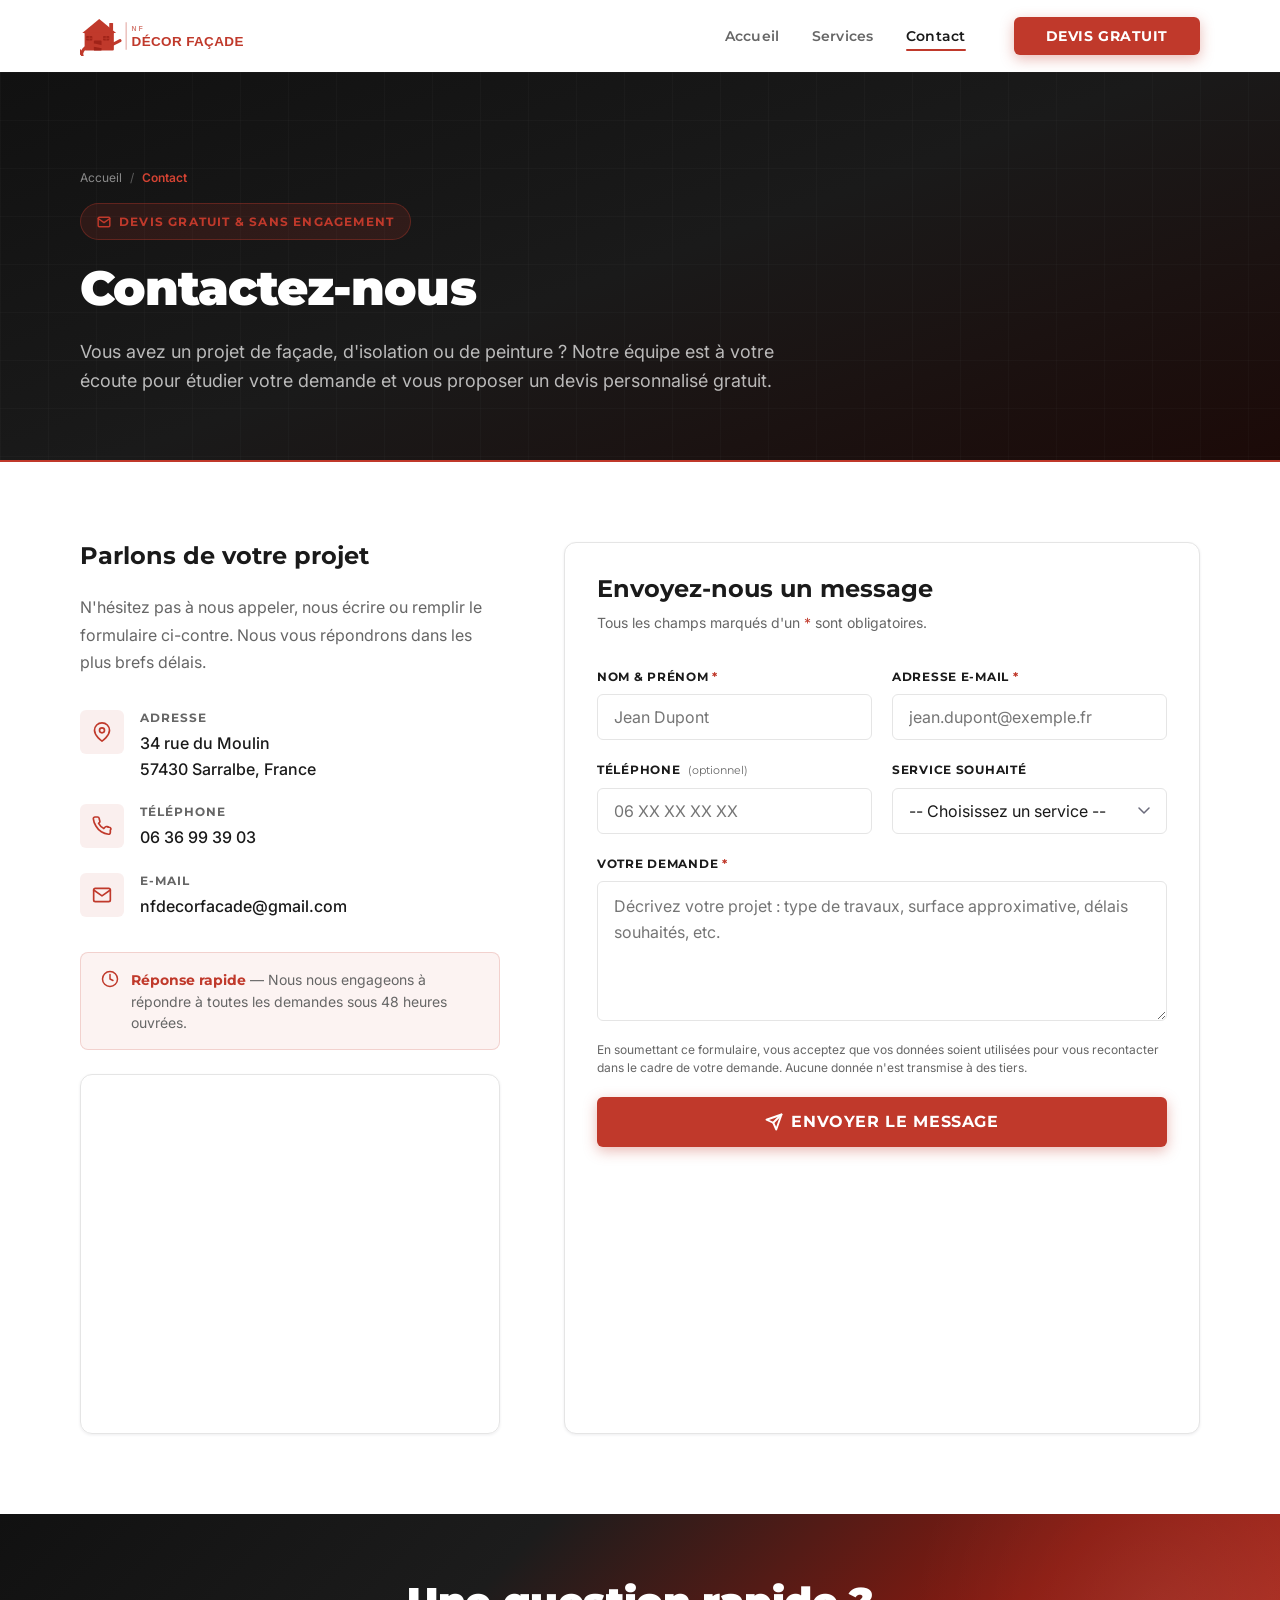
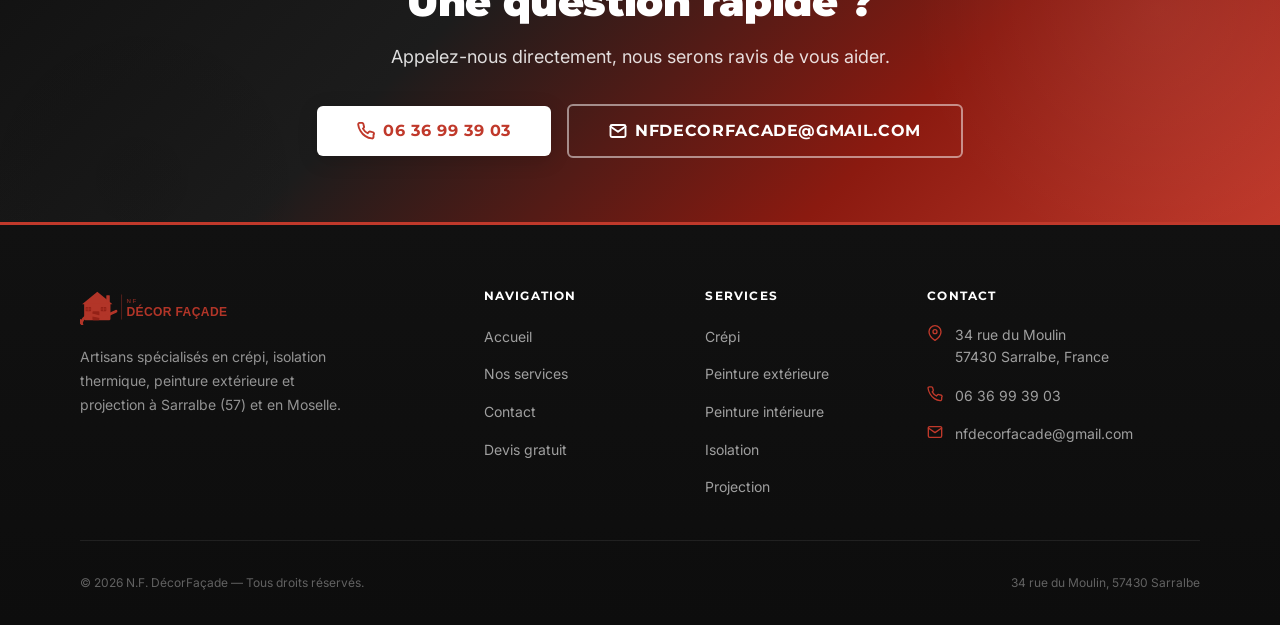
==== commit ed0546ac: "add" ====
--- a/contact.html
+++ b/contact.html
@@ -10,11 +10,11 @@
   <meta name="keywords" content="contact NF DécorFaçade, devis crépi Sarralbe, devis isolation Moselle, artisan façade 57, peinture extérieure contact" />
   <meta name="author" content="NF DécorFaçade" />
   <meta name="robots" content="index, follow" />
-  <link rel="canonical" href="https://www.nfdecorfacade.fr/contact.html" />
+  <link rel="canonical" href="https://www.nfdecorfacade.com/contact.html" />
 
   <!-- ═══ Open Graph ═══ -->
   <meta property="og:type"        content="website" />
-  <meta property="og:url"         content="https://www.nfdecorfacade.fr/contact.html" />
+  <meta property="og:url"         content="https://www.nfdecorfacade.com/contact.html" />
   <meta property="og:title"       content="Contactez-nous — Devis Gratuit | NF DécorFaçade Sarralbe" />
   <meta property="og:description" content="Contactez NF DécorFaçade pour votre projet de crépi, isolation ou peinture à Sarralbe (57). Devis gratuit et sans engagement." />
   <meta property="og:locale"      content="fr_FR" />
@@ -42,7 +42,7 @@
     "@context": "https://schema.org",
     "@type": "ContactPage",
     "name": "Contact NF DécorFaçade",
-    "url": "https://www.nfdecorfacade.fr/contact.html",
+    "url": "https://www.nfdecorfacade.com/contact.html",
     "description": "Page de contact de N.F. DécorFaçade — demande de devis gratuit pour crépi, isolation et peinture à Sarralbe (57).",
     "mainEntity": {
       "@type": "LocalBusiness",
@@ -287,6 +287,8 @@
             <div class="js-form-content">
               <form
                 class="form js-contact-form"
+                action="https://formspree.io/f/XXXXXXXX"
+                method="POST"
                 novalidate
                 aria-label="Formulaire de contact NF DécorFaçade"
               >
--- a/css/style.css
+++ b/css/style.css
@@ -10,15 +10,15 @@
 :root {
   /* Colors */
   --color-bg:           #FFFFFF;
-  --color-bg-alt:       #F5F5F5;
-  --color-bg-dark:      #8B1A10;
+  --color-bg-alt:       #F7F7F7;
+  --color-bg-dark:      #111111;
   --color-text:         #1A1A1A;
   --color-text-muted:   #666666;
   --color-text-light:   #FFFFFF;
   --color-accent:       #C0392B;
-  --color-accent-dark:  #A02318;
-  --color-accent-light: #E05040;
-  --color-border:       #E0E0E0;
+  --color-accent-dark:  #8B1A10;
+  --color-accent-light: #D44333;
+  --color-border:       #E5E5E5;
   --color-white:        #FFFFFF;
   --color-placeholder:  #1a1a1a;
   --color-success:      #2E7D32;
@@ -170,7 +170,7 @@
 }
 
 .section--alt {
-  background-color: var(--color-bg-alt);
+  background: linear-gradient(180deg, #f7f7f7 0%, #ffffff 100%);
 }
 
 .section--dark {
@@ -273,6 +273,18 @@
   color: var(--color-white);
 }
 
+.btn--outline-red {
+  background-color: transparent;
+  color: var(--color-accent);
+  border: 2px solid var(--color-accent);
+}
+
+.btn--outline-red:hover {
+  background-color: var(--color-accent);
+  color: var(--color-white);
+  box-shadow: 0 6px 20px rgba(192, 57, 43, 0.3);
+}
+
 .btn--lg {
   padding: var(--space-4) var(--space-10);
   font-size: var(--font-size-base);
@@ -302,10 +314,10 @@
 
 .site-header.is-scrolled {
   border-bottom-color: var(--color-border);
-  box-shadow: var(--shadow-md);
-  background-color: rgba(248, 245, 240, 0.97);
-  backdrop-filter: blur(8px);
-  -webkit-backdrop-filter: blur(8px);
+  box-shadow: 0 2px 20px rgba(0,0,0,0.1);
+  background-color: rgba(255, 255, 255, 0.97);
+  backdrop-filter: blur(12px);
+  -webkit-backdrop-filter: blur(12px);
 }
 
 .nav {
@@ -560,7 +572,9 @@
   content: '';
   position: absolute;
   inset: 0;
-  background: linear-gradient(135deg, rgba(20,20,20,0.72) 0%, rgba(192,57,43,0.35) 100%);
+  background:
+    linear-gradient(to right, rgba(10,10,10,0.85) 0%, rgba(10,10,10,0.55) 60%, rgba(10,10,10,0.3) 100%),
+    linear-gradient(to top, rgba(10,10,10,0.6) 0%, transparent 50%);
 }
 
 .hero__grid-overlay {
@@ -583,8 +597,8 @@
   display: inline-flex;
   align-items: center;
   gap: var(--space-2);
-  background-color: rgba(192, 57, 43, 0.12);
-  border: 1px solid rgba(192, 57, 43, 0.25);
+  background-color: rgba(255, 255, 255, 0.1);
+  border: 1px solid rgba(255, 255, 255, 0.22);
   border-radius: 100px;
   padding: var(--space-2) var(--space-4);
   font-family: var(--font-heading);
@@ -592,8 +606,9 @@
   font-weight: 700;
   letter-spacing: 0.1em;
   text-transform: uppercase;
-  color: var(--color-accent-light);
+  color: rgba(255, 255, 255, 0.85);
   margin-bottom: var(--space-6);
+  backdrop-filter: blur(4px);
 }
 
 .hero__eyebrow-dot {
@@ -621,7 +636,7 @@
 }
 
 .hero__title-accent {
-  color: var(--color-accent-light);
+  color: var(--color-accent);
   display: block;
 }
 
@@ -676,6 +691,7 @@
 .services-preview {
   padding-top: var(--space-20);
   padding-bottom: var(--space-20);
+  background: linear-gradient(180deg, #ffffff 0%, #f7f7f7 100%);
 }
 
 .services-grid {
@@ -689,25 +705,53 @@
   border-radius: var(--border-radius-lg);
   overflow: hidden;
   border: 1px solid var(--color-border);
-  box-shadow: var(--shadow-sm);
+  box-shadow: 0 2px 12px rgba(0,0,0,0.06);
   transition: transform var(--transition-base),
               box-shadow var(--transition-base),
               border-color var(--transition-base);
   display: flex;
   flex-direction: column;
+  position: relative;
+}
+
+.service-card::after {
+  content: '';
+  position: absolute;
+  bottom: 0;
+  left: 0;
+  right: 0;
+  height: 3px;
+  background: var(--color-accent);
+  transform: scaleX(0);
+  transform-origin: left;
+  transition: transform var(--transition-base);
+  border-radius: 0 0 var(--border-radius-lg) var(--border-radius-lg);
 }
 
 .service-card:hover {
-  transform: translateY(-4px);
-  box-shadow: var(--shadow-lg);
+  transform: translateY(-6px);
+  box-shadow: 0 16px 40px rgba(0,0,0,0.12);
   border-color: transparent;
+}
+
+.service-card:hover::after {
+  transform: scaleX(1);
 }
 
 .service-card__media {
   width: 100%;
-  aspect-ratio: 16 / 9;
+  aspect-ratio: 4 / 3;
   object-fit: cover;
   display: block;
+  transition: transform 0.5s ease;
+}
+
+.service-card:hover .service-card__media {
+  transform: scale(1.04);
+}
+
+.service-card__media-wrap {
+  overflow: hidden;
 }
 
 .service-card__body {
@@ -715,19 +759,20 @@
   flex: 1;
   display: flex;
   flex-direction: column;
+  border-top: 1px solid var(--color-border);
 }
 
 .service-card__icon {
   display: flex;
   align-items: center;
   justify-content: center;
-  width: 44px;
-  height: 44px;
+  width: 40px;
+  height: 40px;
   background-color: rgba(192, 57, 43, 0.08);
   border-radius: var(--border-radius);
   color: var(--color-accent);
   margin-bottom: var(--space-4);
-  transition: background-color var(--transition-base);
+  transition: background-color var(--transition-base), color var(--transition-base);
   flex-shrink: 0;
 }
 
@@ -737,8 +782,10 @@
 }
 
 .service-card__title {
-  font-size: var(--font-size-lg);
+  font-size: var(--font-size-md);
+  font-weight: 800;
   margin-bottom: var(--space-3);
+  color: var(--color-text);
 }
 
 .service-card__desc {
@@ -746,6 +793,7 @@
   color: var(--color-text-muted);
   flex: 1;
   margin-bottom: var(--space-5);
+  line-height: 1.65;
 }
 
 .service-card__link {
@@ -753,17 +801,21 @@
   align-items: center;
   gap: var(--space-2);
   font-family: var(--font-heading);
-  font-size: var(--font-size-sm);
+  font-size: var(--font-size-xs);
   font-weight: 700;
   color: var(--color-accent);
   text-decoration: none;
-  letter-spacing: 0.02em;
-  transition: gap var(--transition-base), color var(--transition-base);
+  letter-spacing: 0.06em;
+  text-transform: uppercase;
+  padding: var(--space-2) 0;
+  border-bottom: 1.5px solid transparent;
+  transition: gap var(--transition-base), border-color var(--transition-base);
+  width: fit-content;
 }
 
 .service-card__link:hover {
   gap: var(--space-3);
-  color: var(--color-accent-dark);
+  border-bottom-color: var(--color-accent);
 }
 
 .service-card__link svg {
@@ -771,16 +823,40 @@
 }
 
 .service-card__link:hover svg {
-  transform: translateX(2px);
+  transform: translateX(3px);
 }
 
 /* ------------------------------------------------------------
    10. Why Us Section
    ------------------------------------------------------------ */
 .why-us {
-  background-color: var(--color-bg-alt);
+  background: linear-gradient(160deg, #1a1a1a 0%, #111111 60%, #1c0a08 100%);
   padding-top: var(--space-20);
   padding-bottom: var(--space-20);
+  position: relative;
+}
+
+.why-us::before {
+  content: '';
+  position: absolute;
+  inset: 0;
+  background-image:
+    linear-gradient(rgba(255,255,255,0.015) 1px, transparent 1px),
+    linear-gradient(90deg, rgba(255,255,255,0.015) 1px, transparent 1px);
+  background-size: 60px 60px;
+  pointer-events: none;
+}
+
+.why-us .section__eyebrow {
+  color: var(--color-accent);
+}
+
+.why-us .section__title {
+  color: var(--color-white);
+}
+
+.why-us .section__subtitle {
+  color: rgba(255, 255, 255, 0.55);
 }
 
 .features-grid {
@@ -791,18 +867,25 @@
 }
 
 .feature-card {
-  background-color: var(--color-white);
+  background: rgba(255, 255, 255, 0.04);
   border-radius: var(--border-radius-lg);
   padding: var(--space-8);
-  border: 1px solid var(--color-border);
+  border: 1px solid rgba(255, 255, 255, 0.08);
   text-align: center;
   transition: transform var(--transition-base),
-              box-shadow var(--transition-base);
+              box-shadow var(--transition-base),
+              background var(--transition-base),
+              border-color var(--transition-base);
+  position: relative;
+  z-index: 1;
+  backdrop-filter: blur(4px);
 }
 
 .feature-card:hover {
-  transform: translateY(-3px);
-  box-shadow: var(--shadow-md);
+  transform: translateY(-4px);
+  background: rgba(255, 255, 255, 0.07);
+  border-color: rgba(192, 57, 43, 0.35);
+  box-shadow: 0 8px 32px rgba(0, 0, 0, 0.4), 0 0 0 1px rgba(192, 57, 43, 0.15);
 }
 
 .feature-card__icon {
@@ -811,26 +894,29 @@
   justify-content: center;
   width: 64px;
   height: 64px;
-  background: linear-gradient(135deg, rgba(192, 57, 43, 0.08), rgba(196, 92, 38, 0.06));
+  background: rgba(192, 57, 43, 0.15);
+  border: 1px solid rgba(192, 57, 43, 0.25);
   border-radius: var(--border-radius-xl);
   color: var(--color-accent);
   margin: 0 auto var(--space-5);
-  transition: background var(--transition-base), color var(--transition-base);
+  transition: background var(--transition-base), color var(--transition-base), border-color var(--transition-base);
 }
 
 .feature-card:hover .feature-card__icon {
-  background: linear-gradient(135deg, var(--color-accent), var(--color-accent-dark));
+  background: var(--color-accent);
+  border-color: var(--color-accent);
   color: var(--color-white);
 }
 
 .feature-card__title {
   font-size: var(--font-size-base);
   margin-bottom: var(--space-3);
+  color: var(--color-white);
 }
 
 .feature-card__text {
   font-size: var(--font-size-sm);
-  color: var(--color-text-muted);
+  color: rgba(255, 255, 255, 0.5);
   line-height: 1.6;
 }
 
@@ -838,7 +924,7 @@
    11. CTA Banner
    ------------------------------------------------------------ */
 .cta-banner {
-  background: linear-gradient(135deg, var(--color-accent) 0%, var(--color-accent-dark) 100%);
+  background: linear-gradient(135deg, #111111 0%, #1c1c1c 35%, var(--color-accent-dark) 70%, var(--color-accent) 100%);
   padding-top: var(--space-16);
   padding-bottom: var(--space-16);
   position: relative;
@@ -925,11 +1011,12 @@
    12. Page Hero (inner pages)
    ------------------------------------------------------------ */
 .page-hero {
-  background: linear-gradient(135deg, var(--color-accent-dark) 0%, var(--color-accent) 100%);
+  background: linear-gradient(160deg, #111111 0%, #1a1a1a 50%, #1c0a08 100%);
   padding-top: calc(var(--space-20) + var(--space-4));
   padding-bottom: var(--space-16);
   position: relative;
   overflow: hidden;
+  border-bottom: 2px solid var(--color-accent);
 }
 
 .page-hero::before {
@@ -952,8 +1039,8 @@
   display: inline-flex;
   align-items: center;
   gap: var(--space-2);
-  background-color: rgba(192, 57, 43, 0.12);
-  border: 1px solid rgba(192, 57, 43, 0.25);
+  background-color: rgba(192, 57, 43, 0.15);
+  border: 1px solid rgba(192, 57, 43, 0.35);
   border-radius: 100px;
   padding: var(--space-2) var(--space-4);
   font-family: var(--font-heading);
@@ -961,7 +1048,7 @@
   font-weight: 700;
   letter-spacing: 0.1em;
   text-transform: uppercase;
-  color: var(--color-accent-light);
+  color: var(--color-accent);
   margin-bottom: var(--space-5);
 }
 
@@ -1033,7 +1120,8 @@
   justify-content: center;
   width: 52px;
   height: 52px;
-  background: linear-gradient(135deg, rgba(192, 57, 43, 0.08), rgba(196, 92, 38, 0.06));
+  background: rgba(192, 57, 43, 0.1);
+  border: 1px solid rgba(192, 57, 43, 0.2);
   border-radius: var(--border-radius);
   color: var(--color-accent);
   flex-shrink: 0;
@@ -1063,10 +1151,18 @@
    14. Services CTA Section
    ------------------------------------------------------------ */
 .services-cta {
-  background-color: var(--color-bg-alt);
+  background: linear-gradient(160deg, #111111 0%, #1a1a1a 50%, #1c0a08 100%);
   padding-top: var(--space-16);
   padding-bottom: var(--space-16);
   text-align: center;
+}
+
+.services-cta .services-cta__title {
+  color: var(--color-white);
+}
+
+.services-cta .services-cta__text {
+  color: rgba(255, 255, 255, 0.55);
 }
 
 .services-cta__title {
@@ -1330,7 +1426,8 @@
    16. Footer
    ------------------------------------------------------------ */
 .site-footer {
-  background-color: var(--color-bg-dark);
+  background: linear-gradient(180deg, #111111 0%, #0d0d0d 100%);
+  border-top: 3px solid var(--color-accent);
   color: rgba(255, 255, 255, 0.7);
   padding-top: var(--space-16);
   padding-bottom: var(--space-8);
@@ -1356,8 +1453,6 @@
   height: 36px;
   width: auto;
   display: block;
-  /* Le logo SVG est rouge sur fond transparent — on le rend visible sur fond sombre */
-  filter: brightness(0) invert(1);
   opacity: 0.92;
   transition: opacity var(--transition-base);
 }
